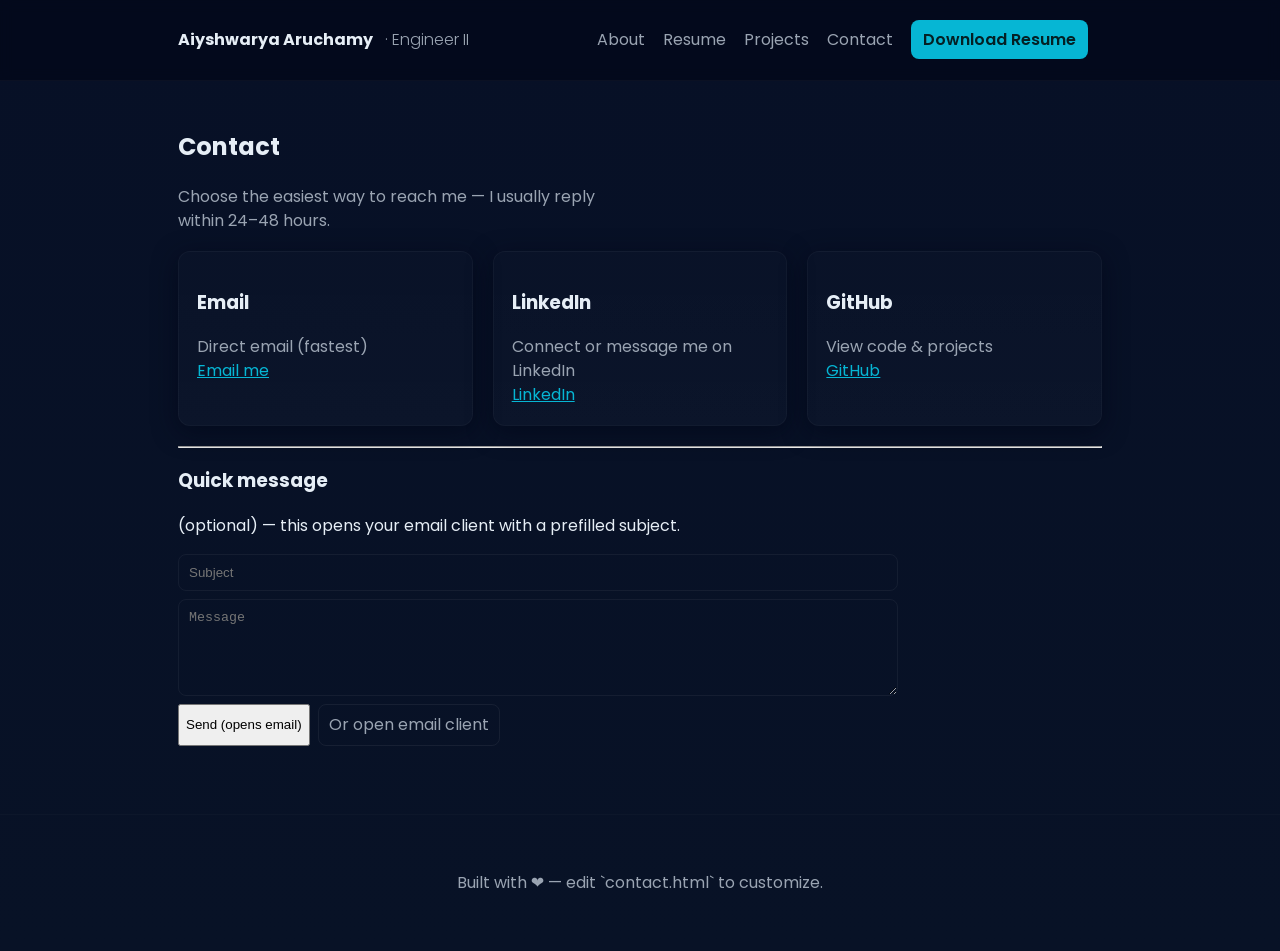
==== contact.html @ 83c16850 "chore: initial portfolio site" ====
<!doctype html>
<html lang="en">
  <head>
    <meta charset="utf-8" />
    <meta name="viewport" content="width=device-width,initial-scale=1" />
    <title>Contact — Aiyshwarya Aruchamy</title>
    <link href="https://fonts.googleapis.com/css2?family=Poppins:wght@300;400;600&display=swap" rel="stylesheet">
    <link rel="stylesheet" href="styles.css">
  </head>
  <body>
    <header class="site-header">
      <div class="container header-inner">
        <div class="brand"> <strong>Aiyshwarya Aruchamy</strong><span class="muted"> · Engineer II</span></div>
        <nav>
          <a href="index.html">About</a>
          <a href="resume.html">Resume</a>
          <a href="projects.html">Projects</a>
          <a href="contact.html">Contact</a>
          <a class="btn" href="assets/resume.pdf" target="_blank" rel="noopener">Download Resume</a>
        </nav>
      </div>
    </header>

    <main class="container">
      <section id="contact-page">
        <h1>Contact</h1>
        <p class="lead">Choose the easiest way to reach me — I usually reply within 24–48 hours.</p>

        <div style="display:flex;gap:20px;flex-wrap:wrap;margin-top:18px">
          <div class="card" style="flex:1;min-width:260px">
            <h3>Email</h3>
            <p class="muted">Direct email (fastest)</p>
            <a href="mailto:aiyshwarya2002@gmail.com" class="btn">Email me</a>
          </div>

          <div class="card" style="flex:1;min-width:260px">
            <h3>LinkedIn</h3>
            <p class="muted">Connect or message me on LinkedIn</p>
            <a href="https://www.linkedin.com/in/aiyshwarya-aruchamy-22478b21a/" target="_blank" rel="noopener" class="btn">LinkedIn</a>
          </div>

          <div class="card" style="flex:1;min-width:260px">
            <h3>GitHub</h3>
            <p class="muted">View code & projects</p>
            <a href="https://github.com/aiyshwary" target="_blank" rel="noopener" class="btn">GitHub</a>
          </div>
        </div>

        <hr style="margin-top:20px">

        <h3>Quick message</h3>
        <p class="muted">(optional) — this opens your email client with a prefilled subject.</p>
        <form onsubmit="window.location.href = 'mailto:aiyshwarya2002@gmail.com?subject=' + encodeURIComponent(document.getElementById('msg-subj').value) + '&body=' + encodeURIComponent(document.getElementById('msg-body').value); return false;" style="max-width:720px">
          <div style="display:flex;gap:8px;flex-direction:column">
            <input id="msg-subj" placeholder="Subject" style="padding:10px;border-radius:8px;border:1px solid rgba(255,255,255,0.05);background:transparent;color:inherit">
            <textarea id="msg-body" rows="5" placeholder="Message" style="padding:10px;border-radius:8px;border:1px solid rgba(255,255,255,0.05);background:transparent;color:inherit"></textarea>
            <div style="display:flex;gap:8px">
              <button class="btn" type="submit">Send (opens email)</button>
              <a class="btn-ghost" href="mailto:aiyshwarya2002@gmail.com">Or open email client</a>
            </div>
          </div>
        </form>

      </section>
    </main>

    <footer class="site-footer">
      <div class="container">Built with ❤️ — edit `contact.html` to customize.</div>
    </footer>
  </body>
</html>
---- styles.css ----
:root{--bg:#0f1724;--card:#0b1220;--accent:#06b6d4;--muted:#9aa4b2;--glass:rgba(255,255,255,0.04)}*{box-sizing:border-box}body{font-family:Poppins,system-ui,-apple-system,Segoe UI,Roboto,'Helvetica Neue',Arial;line-height:1.5;margin:0;background:linear-gradient(180deg,#071026 0%,#081226 100%);color:#e6eef6}a{color:var(--accent)}.container{max-width:980px;margin:0 auto;padding:28px}.site-header{backdrop-filter:blur(6px);position:sticky;top:0;background:rgba(2,6,23,0.6);border-bottom:1px solid rgba(255,255,255,0.03)}.header-inner{display:flex;align-items:center;justify-content:space-between}.brand{font-weight:600}.brand .muted{color:var(--muted);font-weight:300;margin-left:8px}.site-header nav a{color:var(--muted);text-decoration:none;margin-right:14px}.site-header .btn{background:var(--accent);color:#042024;padding:8px 12px;border-radius:8px;text-decoration:none;font-weight:600}.hero{display:grid;grid-template-columns:1fr 320px;gap:28px;align-items:start;margin-top:18px}.avatar{width:96px;height:96px;border-radius:18px;background:linear-gradient(135deg,#08303a,#06303a);display:flex;align-items:center;justify-content:center;color:#8eeaf1;font-weight:700;font-size:26px;box-shadow:0 6px 20px rgba(2,6,23,0.6)}.lead{color:var(--muted);max-width:44ch}.skills{display:flex;flex-wrap:wrap;gap:8px}.skill{background:var(--glass);padding:6px 10px;border-radius:999px;color:var(--muted);font-size:13px}.projects-grid{display:grid;grid-template-columns:repeat(2,minmax(0,1fr));gap:18px;margin-top:18px}
.card{background:linear-gradient(180deg,rgba(255,255,255,0.01),rgba(255,255,255,0.02));border-radius:12px;padding:18px;border:1px solid rgba(255,255,255,0.03);box-shadow:0 6px 24px rgba(2,6,23,0.6);transition:transform 160ms ease,box-shadow 160ms ease}
.card:hover{transform:translateY(-6px);box-shadow:0 20px 40px rgba(2,6,23,0.8)}
.card h4{margin:0 0 8px 0;display:flex;align-items:center;gap:8px}
.card .badge-featured{background:linear-gradient(90deg,#06b6d4,#7c3aed);color:#012426;padding:4px 8px;border-radius:999px;font-size:12px;margin-left:6px;font-weight:700}
.card .meta{margin-top:6px}
.card p{margin:0;color:var(--muted)}
.lead-card{color:var(--muted);margin-top:10px;margin-bottom:10px}
.tags-row{margin-top:10px;display:flex;flex-wrap:wrap;gap:8px}
.tag{display:inline-block;background:rgba(255,255,255,0.02);padding:6px 8px;border-radius:999px;color:var(--muted);font-size:12px}
.tag.tech{background:rgba(255,255,255,0.02);color:var(--muted);font-weight:600}
.card .actions{margin-top:14px;display:flex;gap:8px;align-items:center}
.btn-ghost{background:transparent;border:1px solid rgba(255,255,255,0.06);padding:8px 10px;border-radius:8px;color:var(--muted);text-decoration:none}
.filters{margin:8px 0 18px 0;display:flex;flex-wrap:wrap;gap:8px}
.filter{background:transparent;border:1px solid rgba(255,255,255,0.04);padding:7px 12px;border-radius:999px;color:var(--muted);cursor:pointer}
.filter.active{background:rgba(6,182,212,0.06);border-color:rgba(6,182,212,0.2);color:var(--accent)}
/* modal */
.modal{position:fixed;inset:0;display:flex;align-items:center;justify-content:center;padding:28px;background:linear-gradient(rgba(2,6,23,0.6),rgba(2,6,23,0.7));opacity:0;pointer-events:none;transition:opacity .18s ease}
.modal.open{opacity:1;pointer-events:auto}
.modal-content{background:var(--card);max-width:880px;width:100%;padding:22px;border-radius:14px;border:1px solid rgba(255,255,255,0.03);box-shadow:0 30px 60px rgba(2,6,23,0.7);position:relative}
.modal-close{position:absolute;right:12px;top:10px;border:none;background:transparent;color:var(--muted);font-size:26px;cursor:pointer}
.modal-actions{margin-top:18px;display:flex;gap:10px}
.project-thumb{width:100%;height:140px;object-fit:cover;border-radius:10px;margin-bottom:12px;border:1px solid rgba(255,255,255,0.03)}
.modal-thumb{width:100%;max-height:300px;object-fit:cover;border-radius:10px;margin-bottom:14px;border:1px solid rgba(255,255,255,0.04)}
.project-bullets{margin:0 0 8px 18px;color:var(--muted)}
.project-bullets li{margin:8px 0}
.project-full{white-space:pre-wrap;color:var(--muted);line-height:1.6}
.site-footer{padding:28px 0;color:var(--muted);text-align:center;margin-top:40px;border-top:1px solid rgba(255,255,255,0.02)}@media(max-width:880px){.hero{grid-template-columns:1fr}.projects-grid{grid-template-columns:1fr}.header-inner{flex-direction:column;gap:12px}.site-header nav a{margin-right:8px}}
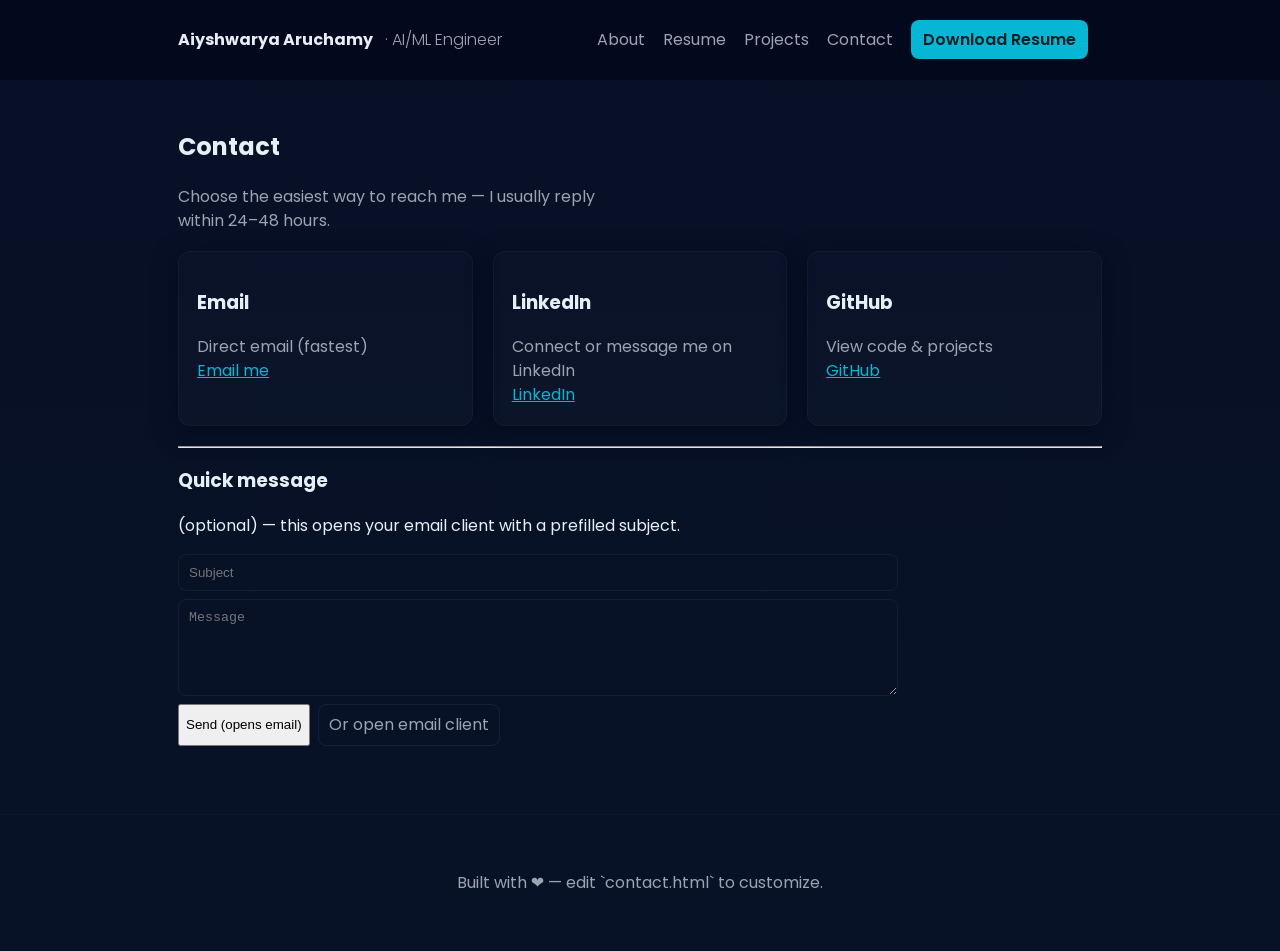
==== commit 23f63df8: "feat: redesign resume — AI/ML Engineer hero, horizontal experience timeline, skill bars; header upda" ====
--- a/contact.html
+++ b/contact.html
@@ -10,7 +10,7 @@
   <body>
     <header class="site-header">
       <div class="container header-inner">
-        <div class="brand"> <strong>Aiyshwarya Aruchamy</strong><span class="muted"> · Engineer II</span></div>
+        <div class="brand"> <strong>Aiyshwarya Aruchamy</strong><span class="muted"> · AI/ML Engineer</span></div>
         <nav>
           <a href="index.html">About</a>
           <a href="resume.html">Resume</a>
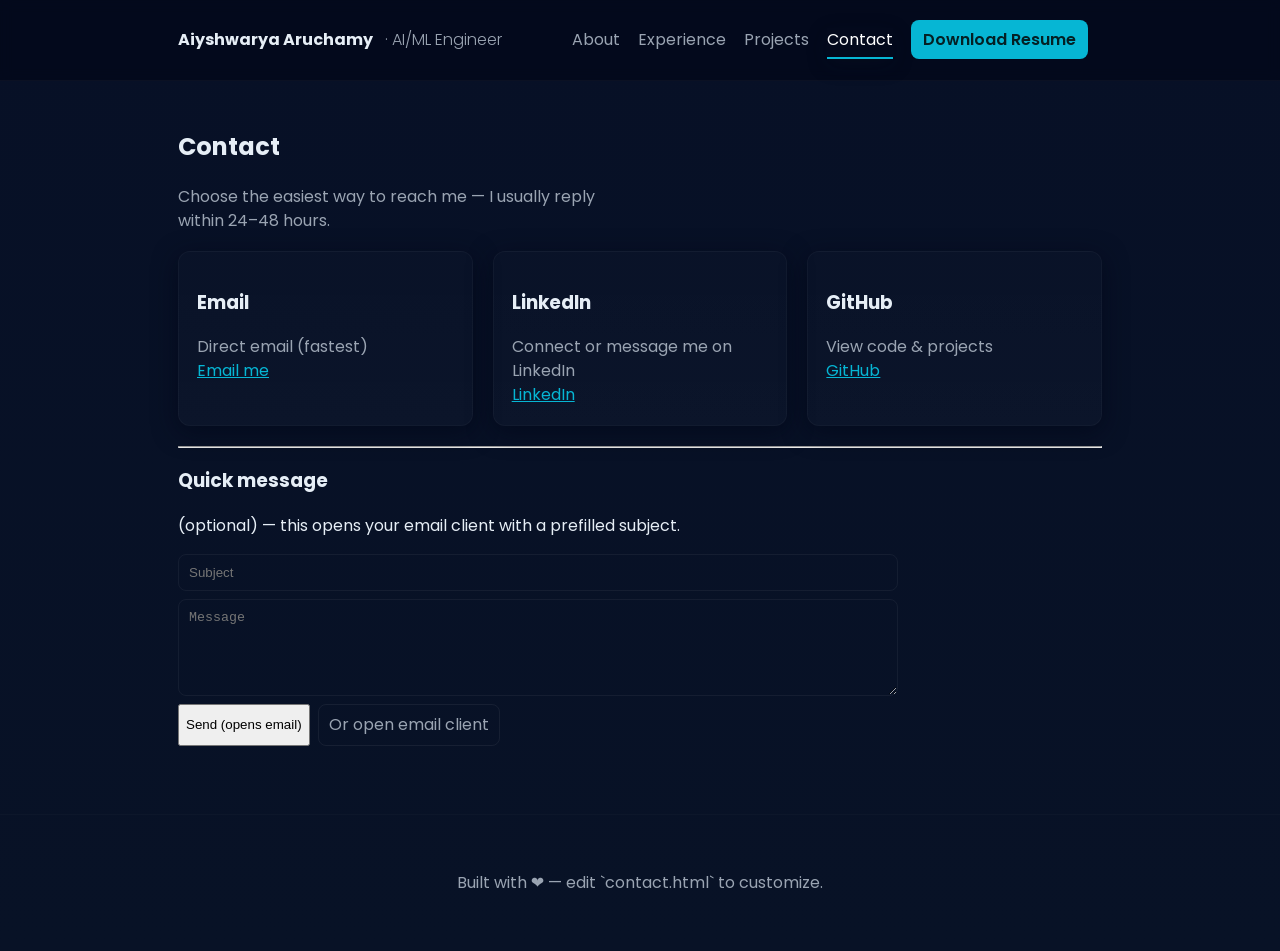
==== commit 6dddf9e8: "Update nav: rename Resume to Experience, remove CTA buttons, add active highlight to all pages" ====
--- a/contact.html
+++ b/contact.html
@@ -13,7 +13,7 @@
         <div class="brand"> <strong>Aiyshwarya Aruchamy</strong><span class="muted"> · AI/ML Engineer</span></div>
         <nav>
           <a href="index.html">About</a>
-          <a href="resume.html">Resume</a>
+          <a href="resume.html">Experience</a>
           <a href="projects.html">Projects</a>
           <a href="contact.html">Contact</a>
           <a class="btn" href="assets/resume.pdf" target="_blank" rel="noopener">Download Resume</a>
@@ -67,5 +67,7 @@
     <footer class="site-footer">
       <div class="container">Built with ❤️ — edit `contact.html` to customize.</div>
     </footer>
+
+    <script src="script.js"></script>
   </body>
 </html>
--- a/styles.css
+++ b/styles.css
@@ -1,4 +1,35 @@
-:root{--bg:#0f1724;--card:#0b1220;--accent:#06b6d4;--muted:#9aa4b2;--glass:rgba(255,255,255,0.04)}*{box-sizing:border-box}body{font-family:Poppins,system-ui,-apple-system,Segoe UI,Roboto,'Helvetica Neue',Arial;line-height:1.5;margin:0;background:linear-gradient(180deg,#071026 0%,#081226 100%);color:#e6eef6}a{color:var(--accent)}.container{max-width:980px;margin:0 auto;padding:28px}.site-header{backdrop-filter:blur(6px);position:sticky;top:0;background:rgba(2,6,23,0.6);border-bottom:1px solid rgba(255,255,255,0.03)}.header-inner{display:flex;align-items:center;justify-content:space-between}.brand{font-weight:600}.brand .muted{color:var(--muted);font-weight:300;margin-left:8px}.site-header nav a{color:var(--muted);text-decoration:none;margin-right:14px}.site-header .btn{background:var(--accent);color:#042024;padding:8px 12px;border-radius:8px;text-decoration:none;font-weight:600}.hero{display:grid;grid-template-columns:1fr 320px;gap:28px;align-items:start;margin-top:18px}.avatar{width:96px;height:96px;border-radius:18px;background:linear-gradient(135deg,#08303a,#06303a);display:flex;align-items:center;justify-content:center;color:#8eeaf1;font-weight:700;font-size:26px;box-shadow:0 6px 20px rgba(2,6,23,0.6)}.lead{color:var(--muted);max-width:44ch}.skills{display:flex;flex-wrap:wrap;gap:8px}.skill{background:var(--glass);padding:6px 10px;border-radius:999px;color:var(--muted);font-size:13px}.projects-grid{display:grid;grid-template-columns:repeat(2,minmax(0,1fr));gap:18px;margin-top:18px}
+:root{--bg:#0f1724;--card:#0b1220;--accent:#06b6d4;--muted:#9aa4b2;--glass:rgba(255,255,255,0.04)}*{box-sizing:border-box}body{font-family:Poppins,system-ui,-apple-system,Segoe UI,Roboto,'Helvetica Neue',Arial;line-height:1.5;margin:0;background:linear-gradient(180deg,#071026 0%,#081226 100%);color:#e6eef6}a{color:var(--accent)}.container{max-width:980px;margin:0 auto;padding:28px}.site-header{backdrop-filter:blur(6px);position:sticky;top:0;background:rgba(2,6,23,0.6);border-bottom:1px solid rgba(255,255,255,0.03)}.header-inner{display:flex;align-items:center;justify-content:space-between}.brand{font-weight:600}.brand .muted{color:var(--muted);font-weight:300;margin-left:8px}.site-header nav a{color:var(--muted);text-decoration:none;margin-right:14px}
+.site-header nav a.active,
+.site-header nav a[aria-current="page"]{color:#ffffff;border-bottom:2px solid var(--accent);padding-bottom:6px;transition:color 160ms ease,border-color 160ms ease;box-shadow:0 6px 20px rgba(7,21,30,0.25)}.site-header .btn{background:var(--accent);color:#042024;padding:8px 12px;border-radius:8px;text-decoration:none;font-weight:600}.hero{display:grid;grid-template-columns:1fr 320px;gap:28px;align-items:start;margin-top:18px}.avatar{width:96px;height:96px;border-radius:18px;background:linear-gradient(135deg,#08303a,#06303a);display:flex;align-items:center;justify-content:center;color:#8eeaf1;font-weight:700;font-size:26px;box-shadow:0 6px 20px rgba(2,6,23,0.6)}.lead{color:var(--muted);max-width:44ch}.skills{display:flex;flex-wrap:wrap;gap:8px}.skill{background:var(--glass);padding:6px 10px;border-radius:999px;color:var(--muted);font-size:13px}.projects-grid{display:grid;grid-template-columns:repeat(2,minmax(0,1fr));gap:18px;margin-top:18px}
+
+/* Timeline (resume) */
+.timeline{position:relative;padding-left:28px;margin-top:8px}
+.timeline-line{position:absolute;left:56px;top:0;bottom:0;width:4px;background:linear-gradient(180deg,var(--accent),#7c3aed);border-radius:4px;opacity:0.12}
+.timeline-item{display:flex;gap:18px;padding:20px 0;align-items:flex-start}
+.timeline-marker{width:84px;flex:0 0 84px;display:flex;flex-direction:column;align-items:center}
+.timeline-marker .dot{width:18px;height:18px;border-radius:50%;background:linear-gradient(90deg,var(--accent),#7c3aed);box-shadow:0 6px 18px rgba(6,182,212,0.12)}
+.timeline-marker .year{margin-top:8px;color:var(--muted);font-weight:700}
+.timeline-card{background:linear-gradient(180deg,rgba(255,255,255,0.01),rgba(255,255,255,0.02));padding:14px;border-radius:12px;border:1px solid rgba(255,255,255,0.02);box-shadow:0 6px 24px rgba(2,6,23,0.35);flex:1}
+.timeline-card .role{font-weight:700;margin-bottom:6px}
+.timeline-card .meta{color:var(--muted);font-size:13px;margin-bottom:8px}
+
+/* Skill bars */
+.skill-bars{display:flex;flex-direction:column;gap:10px;margin-top:8px}
+.skill-row{display:flex;flex-direction:column;gap:6px}
+.skill-name{font-weight:600;font-size:13px;color:#eafcff}
+.skill-bar{background:rgba(255,255,255,0.03);height:10px;border-radius:999px;overflow:hidden}
+.skill-fill, .bar .fill{height:100%;background:linear-gradient(90deg,var(--accent),#7c3aed);width:0;border-radius:999px;box-shadow:0 8px 24px rgba(7,21,30,0.4);transition:width 1.2s cubic-bezier(.2,.9,.2,1)}
+/* animate fills when visible */
+.skill-fill[style], .bar .fill[style]{animation:fill 1s forwards ease-in-out}
+@keyframes fill{from{width:0}to{width:var(--w,50%)}}
+
+/* small adjustments */
+.resume-avatar img{border-radius:16px;box-shadow:0 12px 40px rgba(2,6,23,0.6)}
+.resume-hero h1{font-size:32px;line-height:1;margin:0;background:linear-gradient(90deg,#7c3aed,#06b6d4);-webkit-background-clip:text;background-clip:text;color:transparent}
+.timeline-marker .dot{animation:pop 1.6s infinite ease-in-out}
+@keyframes pop{0%{transform:scale(1);opacity:1}50%{transform:scale(1.12);opacity:.85}100%{transform:scale(1);opacity:1}}
+.section-title{display:block}
+@media(max-width:880px){.timeline{padding-left:8px}.timeline-line{left:36px}.timeline-marker{width:68px;flex:0 0 68px}}
 .card{background:linear-gradient(180deg,rgba(255,255,255,0.01),rgba(255,255,255,0.02));border-radius:12px;padding:18px;border:1px solid rgba(255,255,255,0.03);box-shadow:0 6px 24px rgba(2,6,23,0.6);transition:transform 160ms ease,box-shadow 160ms ease}
 .card:hover{transform:translateY(-6px);box-shadow:0 20px 40px rgba(2,6,23,0.8)}
 .card h4{margin:0 0 8px 0;display:flex;align-items:center;gap:8px}
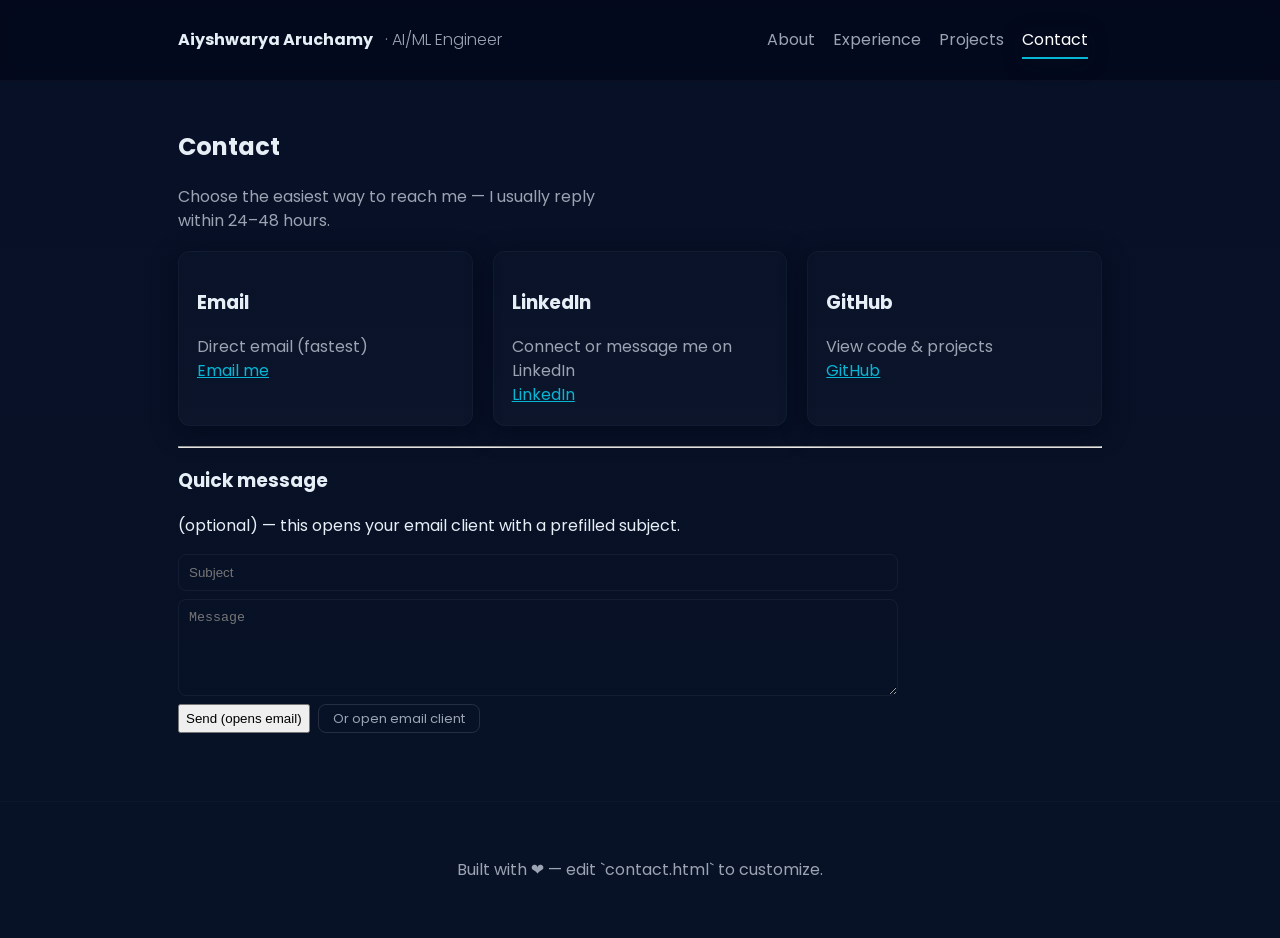
==== commit c1607441: "Remove all resume PDF links and delete resume.pdf" ====
--- a/contact.html
+++ b/contact.html
@@ -16,7 +16,7 @@
           <a href="resume.html">Experience</a>
           <a href="projects.html">Projects</a>
           <a href="contact.html">Contact</a>
-          <a class="btn" href="assets/resume.pdf" target="_blank" rel="noopener">Download Resume</a>
+
         </nav>
       </div>
     </header>
--- a/styles.css
+++ b/styles.css
@@ -39,9 +39,11 @@
 .lead-card{color:var(--muted);margin-top:10px;margin-bottom:10px}
 .tags-row{margin-top:10px;display:flex;flex-wrap:wrap;gap:8px}
 .tag{display:inline-block;background:rgba(255,255,255,0.02);padding:6px 8px;border-radius:999px;color:var(--muted);font-size:12px}
-.tag.tech{background:rgba(255,255,255,0.02);color:var(--muted);font-weight:600}
-.card .actions{margin-top:14px;display:flex;gap:8px;align-items:center}
-.btn-ghost{background:transparent;border:1px solid rgba(255,255,255,0.06);padding:8px 10px;border-radius:8px;color:var(--muted);text-decoration:none}
+.tag.tech{background:rgba(6,182,212,0.08);color:var(--accent);font-weight:600;border:1px solid rgba(6,182,212,0.18)}
+.card .actions{margin-top:14px;display:flex;gap:8px;align-items:center;flex-wrap:wrap}
+.btn-ghost{background:transparent;border:1px solid rgba(255,255,255,0.12);padding:7px 14px;border-radius:8px;color:var(--muted) !important;text-decoration:none !important;font-size:13px;font-family:inherit;cursor:pointer;display:inline-flex;align-items:center;line-height:1;transition:background 160ms ease,border-color 160ms ease,color 160ms ease}
+.btn-ghost:hover{background:rgba(255,255,255,0.06);border-color:rgba(255,255,255,0.28);color:#e6eef6 !important}
+.card .actions .btn:hover{background:rgba(255,255,255,0.13);border-color:rgba(255,255,255,0.28);color:#fff !important}
 .filters{margin:8px 0 18px 0;display:flex;flex-wrap:wrap;gap:8px}
 .filter{background:transparent;border:1px solid rgba(255,255,255,0.04);padding:7px 12px;border-radius:999px;color:var(--muted);cursor:pointer}
 .filter.active{background:rgba(6,182,212,0.06);border-color:rgba(6,182,212,0.2);color:var(--accent)}
@@ -51,8 +53,8 @@
 .modal-content{background:var(--card);max-width:880px;width:100%;padding:22px;border-radius:14px;border:1px solid rgba(255,255,255,0.03);box-shadow:0 30px 60px rgba(2,6,23,0.7);position:relative}
 .modal-close{position:absolute;right:12px;top:10px;border:none;background:transparent;color:var(--muted);font-size:26px;cursor:pointer}
 .modal-actions{margin-top:18px;display:flex;gap:10px}
-.project-thumb{width:100%;height:140px;object-fit:cover;border-radius:10px;margin-bottom:12px;border:1px solid rgba(255,255,255,0.03)}
-.modal-thumb{width:100%;max-height:300px;object-fit:cover;border-radius:10px;margin-bottom:14px;border:1px solid rgba(255,255,255,0.04)}
+.thumb-wrap{position:relative;width:100%;height:160px;border-radius:10px;margin-bottom:12px;overflow:hidden;border:1px solid rgba(255,255,255,0.03)}.project-thumb{position:absolute;top:0;left:0;width:100%;height:100%;object-fit:fill}
+.modal-thumb{display:block;width:100%;height:220px;object-fit:fill;border-radius:10px;margin-bottom:14px;border:1px solid rgba(255,255,255,0.04)}
 .project-bullets{margin:0 0 8px 18px;color:var(--muted)}
 .project-bullets li{margin:8px 0}
 .project-full{white-space:pre-wrap;color:var(--muted);line-height:1.6}
